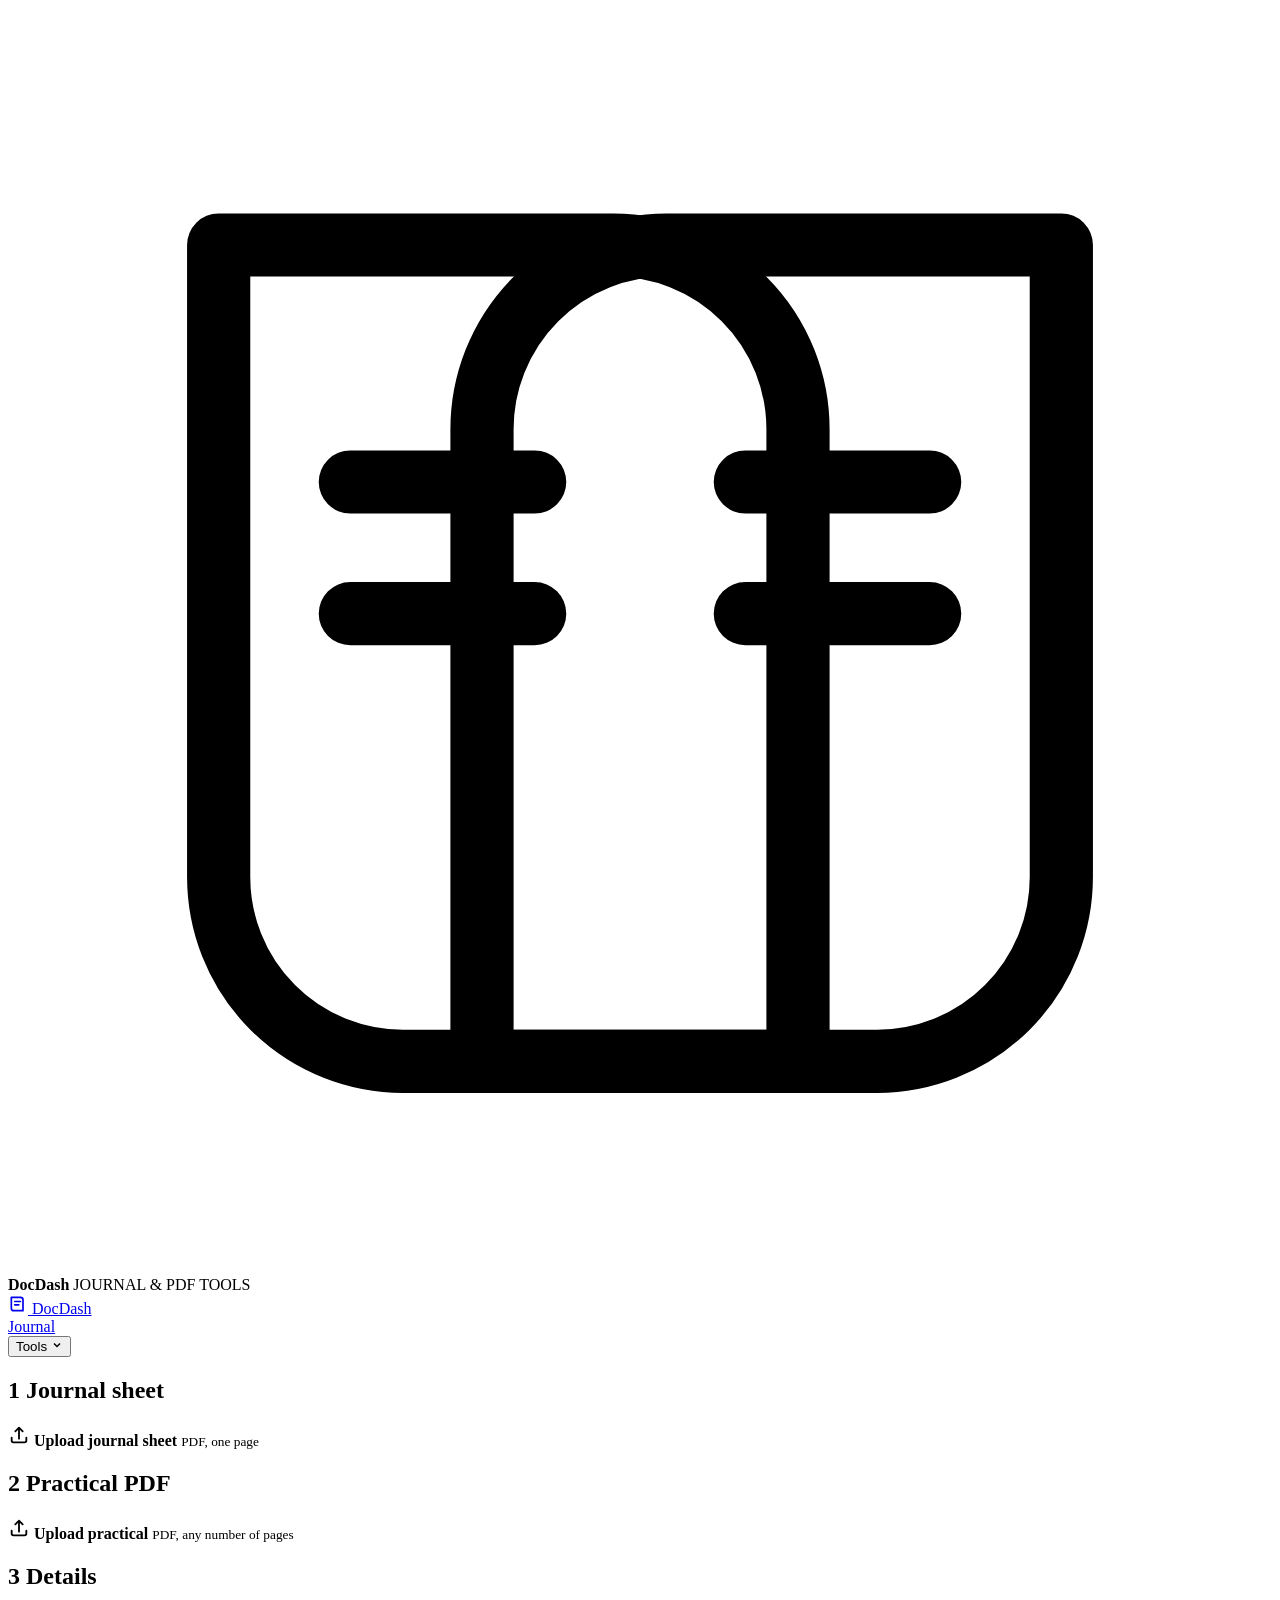
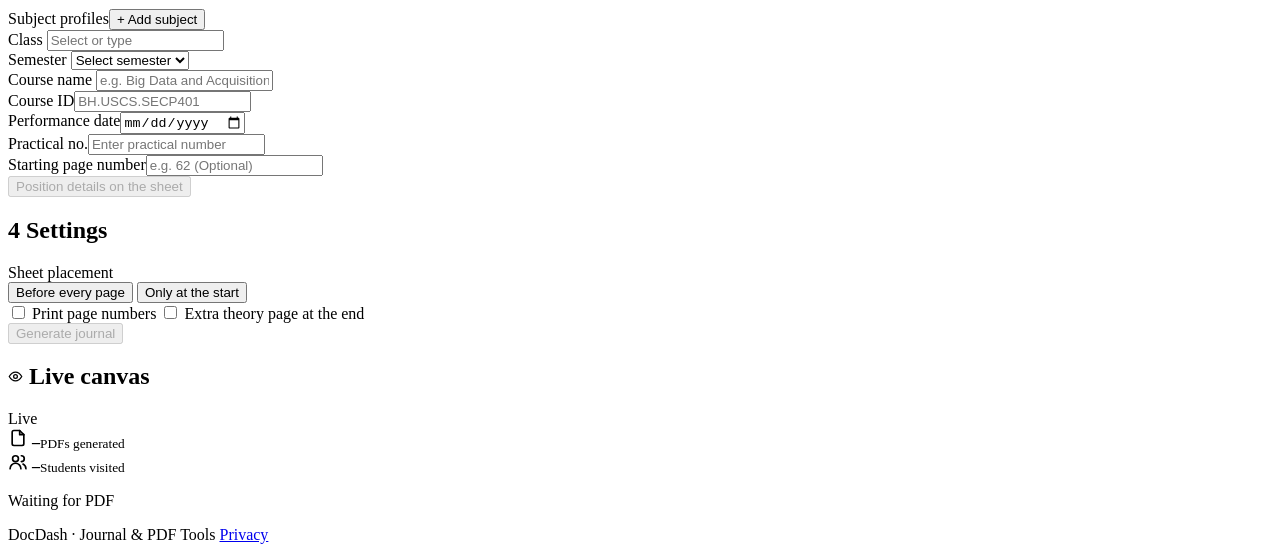
==== index.html @ 3de1e945 "Add files via upload" ====
<!DOCTYPE html>
<html lang="en">
<head>
<meta charset="utf-8">
<meta name="viewport" content="width=device-width, initial-scale=1">
<title>DocDash — Journal &amp; PDF Tools</title>
<meta name="description" content="Prepare practical journals and work with PDFs in your browser. Merge, split, organize, convert and edit documents privately on your device.">
<meta name="theme-color" content="#4f46e5">
<meta property="og:type" content="website">
<meta property="og:title" content="DocDash — Journal &amp; PDF Tools">
<meta property="og:description" content="Prepare practical journals and work with PDFs in your browser. Your files stay on your device.">
<meta name="twitter:card" content="summary">
<link rel="icon" href="favicon.svg" type="image/svg+xml">
<link rel="preconnect" href="https://fonts.googleapis.com">
<link rel="preconnect" href="https://fonts.gstatic.com" crossorigin>
<link rel="stylesheet" href="https://fonts.googleapis.com/css2?family=Plus+Jakarta+Sans:wght@400;500;600;700;800&display=swap">
<link rel="stylesheet" href="css/style.css">
</head>
<body>

<div class="intro" id="intro" role="status" aria-label="DocDash is loading">
  <div class="intro-content">
    <span class="intro-mark" aria-hidden="true">
      <svg viewBox="0 0 48 48" fill="none" stroke="currentColor" stroke-width="2.4" stroke-linecap="round" stroke-linejoin="round">
        <path class="intro-book" d="M8 9h15a7 7 0 0 1 7 7v24H15a7 7 0 0 1-7-7V9Z"/>
        <path class="intro-book intro-book-right" d="M40 9H25a7 7 0 0 0-7 7v24h15a7 7 0 0 0 7-7V9Z"/>
        <path d="M13 18h7M13 23h7M28 18h7M28 23h7"/>
      </svg>
    </span>
    <strong>DocDash</strong>
    <span class="intro-tagline">JOURNAL &amp; PDF TOOLS</span>
  </div>
</div>

<header class="top">
  <a class="brand" href="#journal">
    <span class="logo" aria-hidden="true"><svg width="20" height="20" viewBox="0 0 24 24" fill="none" stroke="currentColor" stroke-width="2" stroke-linecap="round" stroke-linejoin="round"><path d="M4 4h11a3 3 0 0 1 3 3v13H7a3 3 0 0 1-3-3V4z"/><path d="M8 9h7M8 13h5"/></svg></span>
    DocDash
  </a>
  <nav class="nav" aria-label="Main">
    <a href="#journal" id="navJournal">Journal</a>
    <div class="dd">
      <button type="button" id="ddBtn" aria-haspopup="true" aria-expanded="false">Tools <svg width="12" height="12" viewBox="0 0 24 24" fill="none" stroke="currentColor" stroke-width="3"><path d="m6 9 6 6 6-6"/></svg></button>
      <div class="menu" id="ddMenu" hidden></div>
    </div>
  </nav>
</header>

<div id="v-journal" class="view">
<div class="app">
  <aside class="panel">
    <section class="step">
      <h2><b>1</b> Journal sheet</h2>
      <div class="drop" id="dropS" tabindex="0" role="button" aria-label="Attach journal sheet PDF">
        <span class="ico"><svg width="22" height="22" viewBox="0 0 24 24" fill="none" stroke="currentColor" stroke-width="2" stroke-linecap="round" stroke-linejoin="round"><path d="M12 16V4m0 0 4 4m-4-4L8 8"/><path d="M4 15v3a2 2 0 0 0 2 2h12a2 2 0 0 0 2-2v-3"/></svg></span>
        <strong>Upload journal sheet</strong>
        <small>PDF, one page</small>
      </div>
      <input type="file" id="pickS" accept="application/pdf" hidden>
      <div class="file" id="fileS" hidden></div>
    </section>

    <section class="step">
      <h2><b>2</b> Practical PDF</h2>
      <div class="drop" id="dropP" tabindex="0" role="button" aria-label="Attach practical PDF">
        <span class="ico"><svg width="22" height="22" viewBox="0 0 24 24" fill="none" stroke="currentColor" stroke-width="2" stroke-linecap="round" stroke-linejoin="round"><path d="M12 16V4m0 0 4 4m-4-4L8 8"/><path d="M4 15v3a2 2 0 0 0 2 2h12a2 2 0 0 0 2-2v-3"/></svg></span>
        <strong>Upload practical</strong>
        <small>PDF, any number of pages</small>
      </div>
      <input type="file" id="pickP" accept="application/pdf" multiple hidden>
      <ul class="files" id="files"></ul>
    </section>

    <section class="step">
      <h2><b>3</b> Details</h2>
      <div class="box">
        <div class="boxh"><span>Subject profiles</span><button class="add" id="save" type="button">+ Add subject</button></div>
        <div class="chips" id="chips"></div>
      </div>
      <div class="row">
        <div><label class="fl" for="cls">Class</label>
          <input id="cls" list="clsList" placeholder="Select or type" autocomplete="off">
          <datalist id="clsList"><option value="FYCS"><option value="SYCS"><option value="TYCS"><option value="FYBSC(IT)"><option value="SYBSC(IT)"><option value="TYBSC(IT)"><option value="FYBMS"><option value="SYBMS"><option value="TYBMS"><option value="FYBCOM"><option value="SYBCOM"><option value="TYBCOM"><option value="FYBA"><option value="SYBA"><option value="TYBA"></datalist></div>
        <div><label class="fl" for="sem">Semester</label>
          <select id="sem"><option value="" selected>Select semester</option><option>I</option><option>II</option><option>III</option><option>IV</option><option>V</option><option>VI</option></select></div>
      </div>
      <label class="fl" for="course">Course name</label>
      <input id="course" placeholder="e.g. Big Data and Acquisitions">
      <div class="row">
        <div><label class="fl" for="cid">Course ID</label><input id="cid" placeholder="BH.USCS.SECP401"></div>
        <div><label class="fl" for="date">Performance date</label><input id="date" type="date"></div>
      </div>
      <div class="row">
        <div><label class="fl" for="prac">Practical no.</label><input id="prac" inputmode="numeric" placeholder="Enter practical number"></div>
        <div><label class="fl" for="start">Starting page number</label><input id="start" inputmode="numeric" placeholder="e.g. 62 (Optional)"></div>
      </div>
      <button class="sec" id="place" type="button" disabled>Position details on the sheet</button>
    </section>

    <section class="step">
      <h2><b>4</b> Settings</h2>
      <span class="fl">Sheet placement</span>
      <div class="seg" role="group" aria-label="Sheet placement">
        <button type="button" id="pEvery" aria-pressed="true">Before every page</button>
        <button type="button" id="pOnce" aria-pressed="false">Only at the start</button>
      </div>
      <label class="sw"><input type="checkbox" id="stamp"><span></span> Print page numbers</label>
      <label class="sw"><input type="checkbox" id="theory"><span></span> Extra theory page at the end</label>
    </section>

    <button class="go" id="go" type="button" disabled>Generate journal</button>
    <p class="msg" id="msg" role="status"></p>
  </aside>

  <main class="stage">
    <div class="sh">
      <h2 class="lc"><svg width="15" height="15" viewBox="0 0 24 24" fill="none" stroke="currentColor" stroke-width="2"><path d="M2 12s4-7 10-7 10 7 10 7-4 7-10 7S2 12 2 12z"/><circle cx="12" cy="12" r="3"/></svg> Live canvas</h2>
      <span class="count" id="count"></span>
    </div>
    <div class="cb">
      <div class="empty" id="empty">
        <span class="live"><i></i> Live</span>
        <div class="big">
          <div>
            <span class="ic g"><svg width="20" height="20" viewBox="0 0 24 24" fill="none" stroke="currentColor" stroke-width="2" stroke-linecap="round" stroke-linejoin="round"><path d="M14 3H7a2 2 0 0 0-2 2v14a2 2 0 0 0 2 2h10a2 2 0 0 0 2-2V8z"/><path d="M14 3v5h5"/></svg></span>
            <b id="sGen">–</b><small>PDFs generated</small>
          </div>
          <div>
            <span class="ic a"><svg width="20" height="20" viewBox="0 0 24 24" fill="none" stroke="currentColor" stroke-width="2" stroke-linecap="round" stroke-linejoin="round"><circle cx="9" cy="8" r="3.5"/><path d="M2.5 20a6.5 6.5 0 0 1 13 0"/><path d="M16 4.5a3.5 3.5 0 0 1 0 7M18 14.5a6.5 6.5 0 0 1 3.5 5.5"/></svg></span>
            <b id="sVis">–</b><small>Students visited</small>
          </div>
        </div>
        <p class="wait">Waiting for PDF</p>
      </div>
      <div id="pages" class="pages"></div>
      <p class="more" id="more" hidden></p>
    </div>
  </main>
</div>

</div>

<div id="v-tools" class="view" hidden>
  <div class="tpage">
    <h1>Tools</h1>
    <p class="lead">Handy PDF tools for your practicals. Everything runs on your device, so your files are never uploaded.</p>
    <div id="cards"></div>
  </div>
</div>

<div id="v-tool" class="view" hidden>
  <div class="tpage" id="toolRoot"></div>
</div>

<dialog id="ed">
  <div class="edh"><h2>Position your details</h2><p>Drag each detail onto its blank. Positions are remembered for this sheet.</p></div>
  <div class="edw" id="edw"><canvas id="edc"></canvas></div>
  <div class="edf"><button type="button" class="sec" id="edReset">Reset</button><button type="button" class="go small" id="edDone">Done</button></div>
</dialog>

<footer class="site-footer">
  <span>DocDash · Journal &amp; PDF Tools</span>
  <a href="privacy.html">Privacy</a>
</footer>

<script src="vendor/pdf-lib.min.js"></script>
<script src="vendor/pdf.min.js"></script>
<script src="js/config.js"></script>
<script src="vendor/jszip.min.js"></script>
<script src="vendor/mammoth.browser.min.js"></script>
<script src="vendor/html2canvas.min.js"></script>
<script src="js/merge.js"></script>
<script src="js/app.js"></script>
<script src="js/common.js"></script>
<script src="js/pdftools.js"></script>
<script src="js/tools.js"></script>
<script src="js/intro.js"></script>
</body>
</html>
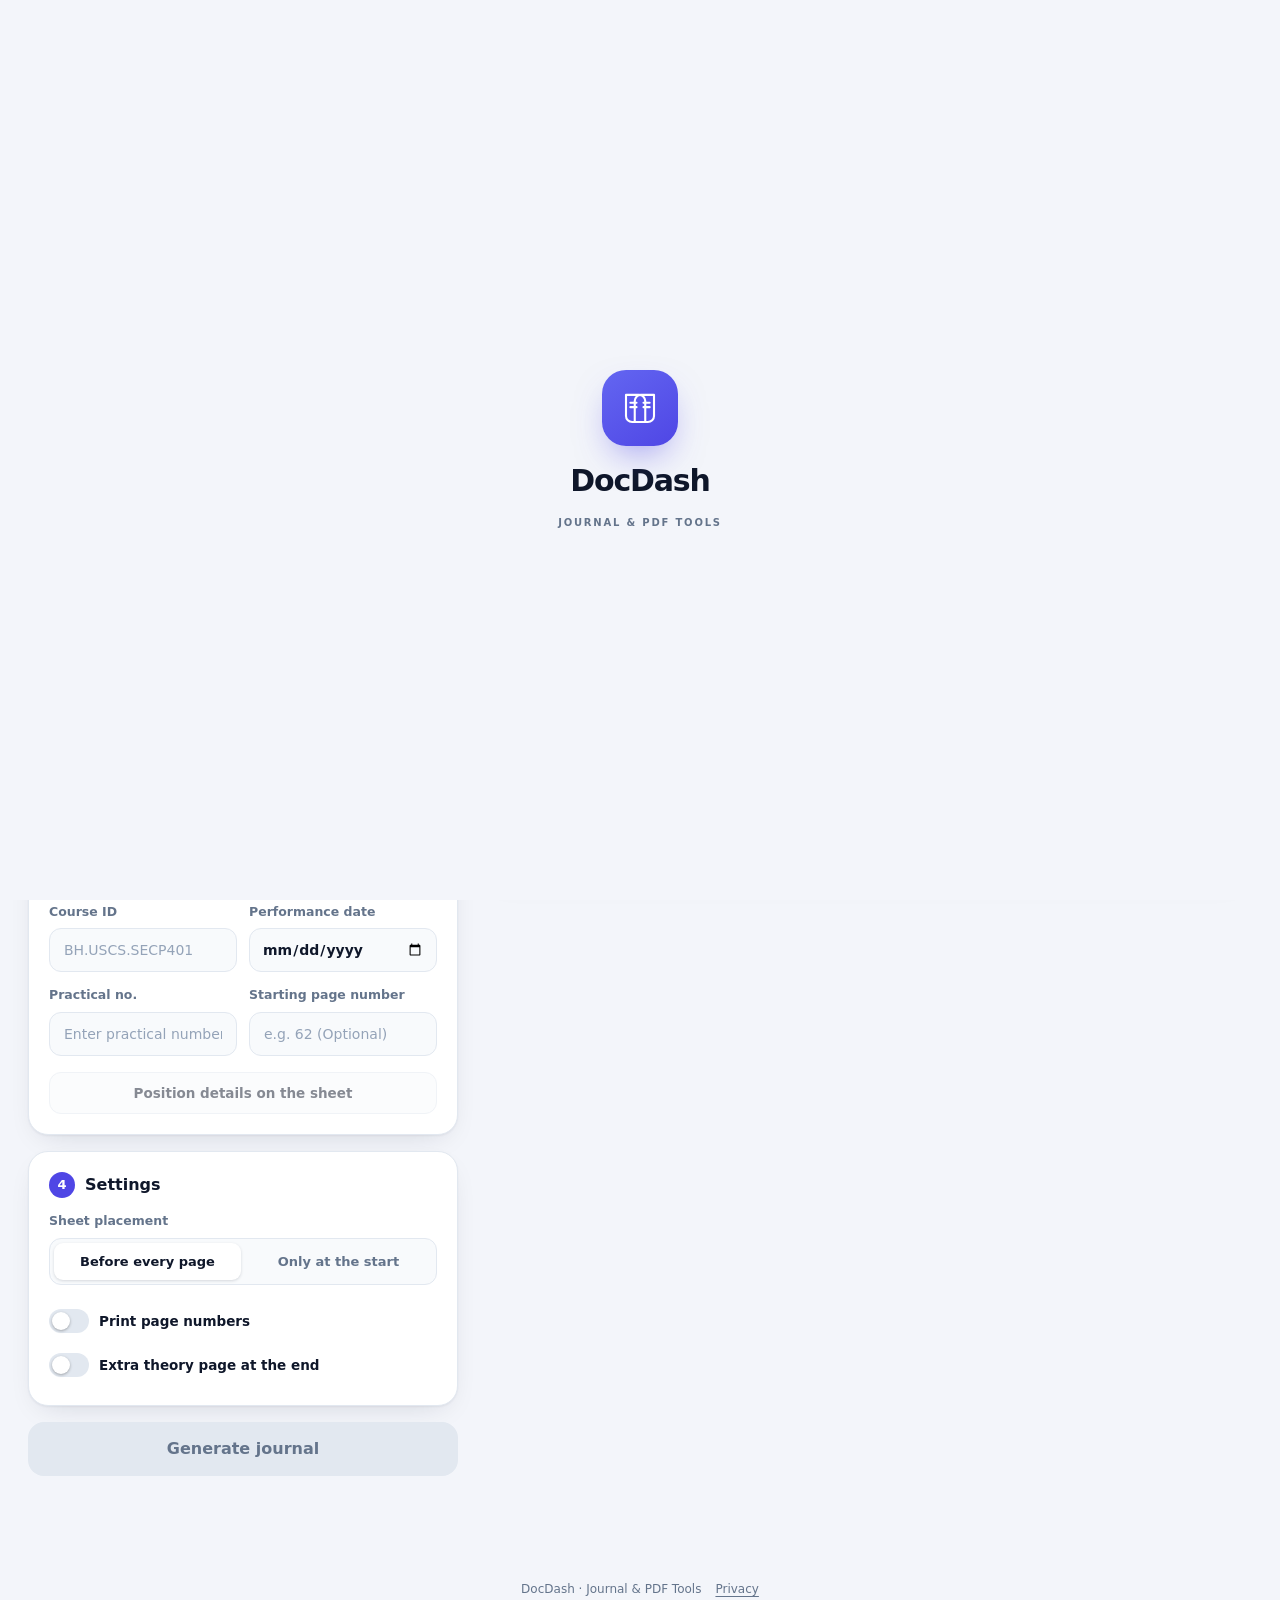
==== commit 5df0eefb: "Fix stylesheet link in index.html" ====
--- a/index.html
+++ b/index.html
@@ -14,7 +14,7 @@
 <link rel="preconnect" href="https://fonts.googleapis.com">
 <link rel="preconnect" href="https://fonts.gstatic.com" crossorigin>
 <link rel="stylesheet" href="https://fonts.googleapis.com/css2?family=Plus+Jakarta+Sans:wght@400;500;600;700;800&display=swap">
-<link rel="stylesheet" href="css/style.css">
+<link rel="stylesheet" href="style.css">
 </head>
 <body>
 
--- a/style.css
+++ b/style.css
@@ -0,0 +1,249 @@
+:root{--bg:#f3f5fa;--card:#fff;--ink:#0f172a;--mute:#64748b;--line:#e2e8f0;--soft:#f8fafc;--accent:#4f46e5;--accent2:#6366f1;--onacc:#fff;--ok:#059669;--warn:#b45309;--red:#dc2626;--shadow:0 1px 2px rgba(15,23,42,.05),0 10px 30px -14px rgba(15,23,42,.18)}
+.site-footer{display:flex;justify-content:center;align-items:center;gap:14px;padding:20px 16px 26px;color:var(--mute);font-size:12px}
+.site-footer a{color:inherit;text-underline-offset:3px}
+.site-footer a:hover{color:var(--accent)}
+.intro{position:fixed;inset:0;z-index:1000;display:grid;place-items:center;background:var(--bg);transition:opacity .4s ease,visibility .4s ease}
+.intro.leaving{opacity:0;visibility:hidden;pointer-events:none}
+.intro-content{display:flex;flex-direction:column;align-items:center;gap:12px;animation:intro-rise .65s cubic-bezier(.2,.8,.2,1) both}
+.intro-mark{display:grid;place-items:center;width:76px;height:76px;border-radius:24px;background:linear-gradient(145deg,var(--accent2),var(--accent));color:var(--onacc);box-shadow:0 16px 36px -12px rgba(79,70,229,.55);animation:intro-mark .9s ease both}
+.intro-mark svg{width:42px;height:42px}
+.intro-book{stroke-dasharray:100;stroke-dashoffset:100;animation:intro-draw .8s .2s ease forwards}
+.intro-book-right{animation-delay:.34s}
+.intro-content strong{color:var(--ink);font-size:30px;font-weight:800;letter-spacing:-.04em}
+.intro-tagline{color:var(--mute);font-size:10px;font-weight:800;letter-spacing:.18em}
+@keyframes intro-rise{from{opacity:0;transform:translateY(14px)}to{opacity:1;transform:translateY(0)}}
+@keyframes intro-mark{0%{opacity:0;transform:scale(.72) rotate(-8deg)}70%{transform:scale(1.05) rotate(2deg)}100%{opacity:1;transform:scale(1) rotate(0)}}
+@keyframes intro-draw{to{stroke-dashoffset:0}}
+*{box-sizing:border-box}
+body{margin:0;background:var(--bg);color:var(--ink);font:500 14px/1.5 "Plus Jakarta Sans",system-ui,sans-serif;-webkit-font-smoothing:antialiased}
+button,input{font:inherit;color:inherit}
+:focus-visible{outline:3px solid color-mix(in srgb,var(--accent) 55%,transparent);outline-offset:2px}
+
+.top{display:flex;justify-content:space-between;align-items:center;max-width:1280px;margin:0 auto;padding:18px 28px}
+.brand{display:flex;align-items:center;gap:10px;font-weight:800;font-size:18px;letter-spacing:-.01em}
+.logo{display:grid;place-items:center;width:36px;height:36px;border-radius:11px;background:var(--accent);color:var(--onacc)}
+
+.app{display:grid;grid-template-columns:minmax(340px,430px) minmax(0,1fr);gap:24px;max-width:1280px;margin:0 auto;padding:4px 28px 48px;align-items:start}
+.panel{display:flex;flex-direction:column;gap:16px}
+.step{background:var(--card);border:1px solid var(--line);border-radius:20px;padding:20px;box-shadow:var(--shadow)}
+.step h2{display:flex;align-items:center;gap:10px;margin:0 0 14px;font-size:16px;font-weight:700}
+.step h2 b{display:grid;place-items:center;width:26px;height:26px;border-radius:50%;background:var(--accent);color:var(--onacc);font-size:13px}
+
+.drop{display:flex;flex-direction:column;align-items:center;gap:2px;padding:26px 14px;border:1.5px dashed var(--line);border-radius:16px;background:var(--soft);text-align:center;cursor:pointer;transition:border-color .15s,background .15s,transform .15s}
+.drop:hover,.drop.over{border-color:var(--accent);background:color-mix(in srgb,var(--accent) 7%,var(--soft))}
+.ico{display:grid;place-items:center;width:44px;height:44px;margin-bottom:8px;border-radius:50%;background:color-mix(in srgb,var(--accent) 14%,transparent);color:var(--accent)}
+.drop strong{font-size:14px;font-weight:700}
+.drop small{color:var(--mute);font-size:12.5px}
+
+.file,.files li{display:flex;align-items:center;gap:12px;margin-top:12px;padding:12px 14px;border:1px solid var(--line);border-radius:14px;background:var(--card);list-style:none}
+.files{margin:0;padding:0}
+.file[hidden]{display:none}
+.pdf{flex:none;display:grid;place-items:center;width:38px;height:38px;border-radius:10px;background:color-mix(in srgb,var(--red) 12%,transparent);color:var(--red);font-size:10px;font-weight:800;letter-spacing:.04em}
+.fi{min-width:0;flex:1}
+.fi span{display:block;overflow:hidden;text-overflow:ellipsis;white-space:nowrap;font-weight:600;font-size:13.5px}
+.fi small{display:block;color:var(--mute);font-size:12px}
+.fi small.warn{color:var(--warn)}
+.x{flex:none;width:30px;height:30px;border:0;border-radius:50%;background:none;color:var(--mute);font-size:20px;line-height:1;cursor:pointer}
+.x:hover{background:var(--soft);color:var(--red)}
+
+.fl{display:block;margin:0 0 7px;color:var(--mute);font-size:12.5px;font-weight:600}
+.seg{display:grid;grid-template-columns:1fr 1fr;gap:4px;padding:4px;border-radius:12px;background:var(--soft);border:1px solid var(--line);margin-bottom:16px}
+.seg button{padding:9px 6px;border:0;border-radius:9px;background:none;color:var(--mute);font-weight:600;font-size:13px;cursor:pointer}
+.seg button[aria-pressed="true"]{background:var(--card);color:var(--ink);box-shadow:0 1px 3px rgba(15,23,42,.15)}
+.opts{display:grid;grid-template-columns:1fr auto;gap:14px;align-items:end}
+input[type=text],input:not([type]){width:100%;height:44px;padding:0 14px;border:1px solid var(--line);border-radius:12px;background:var(--soft)}
+input::placeholder{color:#94a3b8}
+input:not([type]):focus{outline:none;border-color:var(--accent);box-shadow:0 0 0 4px color-mix(in srgb,var(--accent) 18%,transparent)}
+.sw{display:flex;align-items:center;gap:10px;height:44px;font-weight:600;font-size:13.5px;cursor:pointer;white-space:nowrap}
+.sw input{position:absolute;opacity:0}
+.sw span{position:relative;width:40px;height:24px;border-radius:99px;background:var(--line);transition:background .15s}
+.sw span::after{content:"";position:absolute;top:3px;left:3px;width:18px;height:18px;border-radius:50%;background:#fff;box-shadow:0 1px 3px rgba(0,0,0,.3);transition:transform .15s}
+.sw input:checked+span{background:var(--accent)}
+.sw input:checked+span::after{transform:translateX(16px)}
+.sw input:focus-visible+span{outline:3px solid color-mix(in srgb,var(--accent) 55%,transparent);outline-offset:2px}
+
+.go{height:54px;border:0;border-radius:16px;background:var(--accent);color:var(--onacc);font-weight:700;font-size:16px;cursor:pointer;box-shadow:0 12px 24px -12px var(--accent);transition:transform .15s,filter .15s}
+.go:hover:not(:disabled){transform:translateY(-2px);filter:brightness(1.07)}
+.go:disabled{background:var(--line);color:var(--mute);box-shadow:none;cursor:not-allowed}
+.msg{min-height:20px;margin:0;text-align:center;font-size:13px;font-weight:600;color:var(--ok)}
+.msg.err{color:var(--red)}
+
+.stage{position:sticky;top:16px;background:var(--card);border:1px solid var(--line);border-radius:24px;box-shadow:var(--shadow);overflow:hidden}
+.sh{display:flex;justify-content:space-between;align-items:center;padding:18px 24px;border-bottom:1px solid var(--line)}
+.sh h2{margin:0;font-size:16px;font-weight:700}
+.count{padding:4px 12px;border-radius:99px;background:var(--soft);border:1px solid var(--line);color:var(--mute);font-size:12px;font-weight:600}
+.count:empty{display:none}
+.count.busy{color:var(--warn)}
+.cb{min-height:480px;max-height:calc(100vh - 140px);overflow:auto;padding:24px;background:var(--soft);background-image:radial-gradient(var(--line) 1px,transparent 1px);background-size:18px 18px}
+.pages{display:flex;flex-direction:column;align-items:center;gap:22px}
+.pg{width:100%;max-width:540px}
+.pg canvas{display:block;width:100%;height:auto;background:#fff;border-radius:6px;box-shadow:0 12px 28px -12px rgba(15,23,42,.35)}
+.more{margin:22px 0 0;text-align:center;color:var(--mute);font-size:12.5px;font-weight:600}
+
+@media(max-width:920px){.app{grid-template-columns:1fr;padding:4px 16px 40px}.stage{position:static}.top{padding:16px}.cb{max-height:none}}
+@media(prefers-reduced-motion:reduce){*{transition:none!important}}
+@media(prefers-reduced-motion:reduce){.intro,.intro-content,.intro-mark,.intro-book{animation:none!important;transition:none!important}}
+
+/* details form */
+.row{display:grid;grid-template-columns:1fr 1fr;gap:12px;margin-top:14px}
+.fl{margin-top:14px}.row .fl,.seg+.sw{margin-top:0}
+select,input[type=date]{width:100%;height:44px;padding:0 12px;border:1px solid var(--line);border-radius:12px;background:var(--soft);font-weight:600}
+select:focus,input[type=date]:focus{outline:none;border-color:var(--accent);box-shadow:0 0 0 4px color-mix(in srgb,var(--accent) 18%,transparent)}
+.box{border:1px solid var(--line);border-radius:16px;padding:14px;margin-bottom:2px}
+.boxh{display:flex;justify-content:space-between;align-items:center;margin-bottom:10px;font-weight:700;font-size:13px}
+.add{border:0;background:none;color:var(--accent);font-weight:700;font-size:13px;cursor:pointer}
+.chips{display:flex;flex-wrap:wrap;gap:8px}
+.chips:empty::after{content:"No subjects saved yet";color:var(--mute);font-size:12.5px;font-weight:500}
+.chip{height:34px;padding:0 16px;border:1px solid var(--line);border-radius:10px;background:var(--card);font-weight:700;font-size:12.5px;cursor:pointer}
+.chip:hover{border-color:var(--accent);color:var(--accent)}
+.sec{width:100%;height:42px;margin-top:16px;border:1px solid var(--line);border-radius:12px;background:var(--soft);font-weight:700;font-size:13.5px;cursor:pointer}
+.sec:hover:not(:disabled){border-color:var(--accent);color:var(--accent)}
+.sec:disabled{opacity:.5;cursor:not-allowed}
+.sw+.sw{margin-top:4px}
+.sw{height:40px}
+
+/* stats + preview toolbar */
+.sh{padding:12px 24px;gap:10px;flex-wrap:wrap}
+.pages{display:grid;grid-template-columns:repeat(var(--cols,2),minmax(0,calc(var(--z,1)*var(--base,250px))));justify-content:center;gap:22px 18px;transition:opacity .2s}
+.pages.stale{opacity:.45}
+.pg{max-width:none;animation:in .35s ease both}
+@keyframes in{from{opacity:0;transform:translateY(8px)}to{opacity:1;transform:none}}
+.pg{text-align:center}
+.skel{height:300px;border-radius:8px;background:linear-gradient(100deg,var(--line) 30%,var(--card) 50%,var(--line) 70%);background-size:200% 100%;animation:sh 1.2s linear infinite}
+@keyframes sh{to{background-position:-200% 0}}
+
+/* position editor */
+dialog{width:min(780px,94vw);max-height:94vh;padding:0;border:1px solid var(--line);border-radius:20px;background:var(--card);color:var(--ink);box-shadow:0 30px 80px rgba(0,0,0,.35)}
+dialog::backdrop{background:rgba(15,23,42,.55)}
+.edh{padding:18px 22px 6px}.edh h2{margin:0;font-size:17px}.edh p{margin:2px 0 0;color:var(--mute);font-size:13px}
+.edw{position:relative;margin:12px 22px;max-height:66vh;overflow:auto;border-radius:8px;background:#fff;box-shadow:inset 0 0 0 1px var(--line)}
+.edw canvas{display:block;width:100%;height:auto}
+.chipf{position:absolute;line-height:1;white-space:nowrap;font:700 12px Arial,Helvetica,sans-serif;color:#1f1f73;background:rgba(99,102,241,.14);outline:1.5px dashed #6366f1;outline-offset:2px;cursor:grab;touch-action:none;user-select:none}
+.chipf:active{cursor:grabbing}
+.edf{display:flex;justify-content:flex-end;gap:10px;padding:6px 22px 20px}
+.edf .sec{width:auto;margin:0;padding:0 20px}
+.go.small{height:42px;padding:0 28px;font-size:14px;border-radius:12px;box-shadow:none}
+
+/* live canvas empty state */
+.lc{display:flex;align-items:center;gap:10px;font-size:12px!important;font-weight:800!important;letter-spacing:.22em;text-transform:uppercase}
+.cb{min-height:calc(100vh - 150px)}
+.empty{display:flex;flex-direction:column;align-items:center;justify-content:center;min-height:calc(100vh - 230px);text-align:center}
+.live{display:inline-flex;align-items:center;gap:8px;margin-bottom:34px;color:var(--ok);font-size:10.5px;font-weight:800;letter-spacing:.28em;text-transform:uppercase}
+.live i{width:9px;height:9px;border-radius:50%;background:var(--ok);box-shadow:0 0 0 4px color-mix(in srgb,var(--ok) 20%,transparent);animation:pulse 1.8s ease-in-out infinite}
+@keyframes pulse{50%{box-shadow:0 0 0 8px color-mix(in srgb,var(--ok) 0%,transparent)}}
+.big{display:flex;align-items:stretch}
+.big>div{display:flex;flex-direction:column;align-items:center;padding:0 clamp(28px,6vw,72px)}
+.big>div+div{border-left:1px solid var(--line)}
+.ic{display:grid;place-items:center;width:42px;height:42px;margin-bottom:14px;border-radius:50%}
+.ic.g{background:color-mix(in srgb,var(--ok) 14%,transparent);color:var(--ok)}
+.ic.a{background:color-mix(in srgb,#f59e0b 16%,transparent);color:#d97706}
+.big b{font-size:clamp(40px,6vw,64px);font-weight:800;letter-spacing:-.03em;line-height:1.05;font-variant-numeric:tabular-nums}
+.big small{margin-top:10px;color:var(--mute);font-size:10.5px;font-weight:800;letter-spacing:.3em;text-transform:uppercase}
+.wait{width:120px;margin:44px 0 0;padding-top:16px;border-top:1px solid var(--line);color:var(--mute);font-size:10px;font-weight:800;letter-spacing:.34em;text-transform:uppercase;white-space:nowrap;display:flex;justify-content:center}
+@media(prefers-reduced-motion:reduce){.live i{animation:none}}
+
+/* ===== navigation ===== */
+.brand{color:inherit;text-decoration:none}
+.view[hidden]{display:none}
+.nav{display:flex;align-items:center;gap:4px;padding:4px;border:1px solid var(--line);border-radius:12px;background:var(--card)}
+.nav>a,.dd>button{display:flex;align-items:center;gap:6px;padding:7px 16px;border:0;border-radius:9px;background:none;color:var(--mute);font-weight:700;font-size:13.5px;text-decoration:none;cursor:pointer}
+.nav>a:hover,.dd>button:hover{color:var(--ink)}
+.nav>a.on,.dd>button.on{background:var(--accent);color:var(--onacc)}
+.dd{position:relative}
+.menu{position:absolute;right:0;top:calc(100% + 10px);z-index:30;width:min(390px,92vw);max-height:74vh;overflow:auto;padding:10px;border:1px solid var(--line);border-radius:16px;background:var(--card);box-shadow:0 24px 60px -16px rgba(15,23,42,.35)}
+.menu[hidden]{display:none}
+.mi{display:flex;align-items:flex-start;gap:12px;padding:9px 10px;border-radius:12px;color:inherit;text-decoration:none}
+.mi:hover{background:var(--soft)}
+.mi.all{padding:8px 10px;color:var(--accent);font-weight:700}
+.mic{flex:none;display:grid;place-items:center;width:32px;height:32px;border-radius:9px;background:color-mix(in srgb,var(--accent) 12%,transparent);color:var(--accent)}
+.mi b{display:block;font-size:13.5px}
+.mi small{display:block;color:var(--mute);font-size:12px;line-height:1.35}
+.mg{margin:12px 10px 4px;color:var(--mute);font-size:11px;font-weight:800;letter-spacing:.16em;text-transform:uppercase}
+
+/* ===== tools hub ===== */
+.tpage{max-width:1100px;margin:0 auto;padding:10px 28px 64px}
+.tpage h1{margin:6px 0 4px;font-size:28px;font-weight:800;letter-spacing:-.02em}
+.lead{margin:0 0 8px;max-width:640px;color:var(--mute)}
+.gh{margin:30px 0 12px;color:var(--mute);font-size:11.5px;font-weight:800;letter-spacing:.18em;text-transform:uppercase}
+.cards{display:grid;grid-template-columns:repeat(auto-fill,minmax(250px,1fr));gap:14px}
+.tc{display:flex;flex-direction:column;gap:2px;padding:18px;border:1px solid var(--line);border-radius:18px;background:var(--card);box-shadow:var(--shadow);color:inherit;text-decoration:none;transition:transform .15s,border-color .15s}
+.tc:hover{transform:translateY(-3px);border-color:var(--accent)}
+.tic{display:grid;place-items:center;width:44px;height:44px;margin-bottom:10px;border-radius:50%;background:color-mix(in srgb,var(--accent) 12%,transparent);color:var(--accent)}
+.tc b{font-size:15px}
+.tc small{color:var(--mute);font-size:13px;line-height:1.45}
+
+/* ===== single tool ===== */
+.back{display:inline-block;margin:6px 0 10px;color:var(--mute);font-weight:700;text-decoration:none}
+.back:hover{color:var(--accent)}
+.tcard{margin-top:18px;padding:22px;border:1px solid var(--line);border-radius:20px;background:var(--card);box-shadow:var(--shadow)}
+.tmsg{min-height:20px;margin:12px 0 0;color:var(--ok);font-size:13.5px;font-weight:600}
+.tmsg.err{color:var(--red)}
+.tnote{margin:12px 2px 0;color:var(--mute);font-size:13px}
+.fbar{display:flex;align-items:center;gap:12px;margin-bottom:16px;padding:12px 14px;border:1px solid var(--line);border-radius:14px}
+.fbar .btn{margin-left:auto;height:36px;padding:0 14px;font-size:13px}
+.tcard .fl{display:block;margin:14px 0 6px;color:var(--mute);font-size:12.5px;font-weight:600}
+.tcard .fl .opt{font-weight:500;opacity:.8}
+.tcard .hint{margin:8px 0 14px;color:var(--mute);font-size:13px}
+.btn{height:42px;padding:0 22px;border:0;border-radius:12px;background:var(--accent);color:var(--onacc);font-weight:700;font-size:14px;cursor:pointer;transition:filter .15s,transform .15s}
+.btn:hover:not(:disabled){filter:brightness(1.08)}
+.btn:disabled{background:var(--line);color:var(--mute);cursor:not-allowed}
+.btn.ghost{border:1px solid var(--line);background:var(--soft);color:var(--ink)}
+.btn.ghost:hover:not(:disabled){border-color:var(--accent);color:var(--accent);filter:none}
+.bar{display:flex;align-items:center;justify-content:space-between;gap:12px;flex-wrap:wrap;margin-top:18px}
+.bar.top{margin:0 0 14px}
+.grp{display:inline-flex;align-items:center;gap:10px;flex-wrap:wrap}
+.note{color:var(--mute);font-size:13.5px;font-weight:600}
+.note.err{color:var(--red)}
+.opts2{display:grid;grid-template-columns:repeat(auto-fit,minmax(160px,1fr));gap:14px}
+.opts2 .fl{margin-top:14px}
+.split{display:grid;grid-template-columns:minmax(0,340px) minmax(0,1fr);gap:22px;align-items:start}
+.pvw{display:flex;justify-content:center;align-items:flex-start;min-height:280px;padding:18px;border:1px solid var(--line);border-radius:16px;background:var(--soft)}
+.pvw canvas{display:block;width:100%;max-width:360px;height:auto;border-radius:4px;box-shadow:0 12px 28px -12px rgba(15,23,42,.35)}
+.chk2{display:flex;align-items:center;gap:10px;height:44px;margin-top:8px;font-size:13.5px;font-weight:600}
+.chk2 input{width:18px;height:18px;accent-color:var(--accent)}
+
+/* page thumbnails */
+.tgrid{display:grid;grid-template-columns:repeat(auto-fill,minmax(120px,1fr));gap:12px}
+.th{position:relative;display:block;padding:8px;border:2px solid transparent;border-radius:14px;background:var(--soft);box-shadow:0 1px 3px rgba(15,23,42,.12);color:inherit;font:inherit;text-align:center;cursor:pointer}
+div.th{cursor:default}
+.th .rw{display:flex;align-items:center;justify-content:center;height:150px;overflow:hidden;border-radius:6px;background:#fff}
+.th canvas{display:block;max-height:100%;transition:transform .2s,opacity .2s}
+.th .n{display:block;margin-top:6px;color:var(--mute);font-size:12px;font-weight:700}
+.th .x{position:absolute;top:12px;right:12px;display:none;place-items:center;width:24px;height:24px;border-radius:50%;background:var(--red);color:#fff;font-size:15px;font-weight:800;line-height:1}
+.th.off{border-color:var(--red)}
+.th.off canvas{opacity:.35}
+.th.off .x,.th.sel .x{display:grid}
+.th.sel{border-color:var(--accent);background:color-mix(in srgb,var(--accent) 8%,var(--soft))}
+.th.sel .x{background:var(--accent)}
+.rb{display:flex;justify-content:center;gap:6px;margin-top:6px}
+.rb button{width:34px;height:28px;border:1px solid var(--line);border-radius:8px;background:var(--card);color:var(--ink);cursor:pointer}
+.rb button:hover{border-color:var(--accent);color:var(--accent)}
+
+/* file lists (merge, images) */
+.mlist{display:flex;flex-direction:column;gap:8px;margin:0 0 16px;padding:0;list-style:none}
+.mlist li{display:flex;align-items:center;gap:12px;padding:10px 12px;border:1px solid var(--line);border-radius:12px}
+.idx{display:grid;place-items:center;flex:none;width:24px;height:24px;border-radius:50%;background:var(--soft);color:var(--mute);font-size:12px;font-weight:700}
+.tmb{flex:none;width:44px;height:44px;border-radius:8px;background:var(--soft);object-fit:cover}
+.mb{display:inline-flex;gap:4px;margin-left:auto}
+.mb button{width:30px;height:30px;border:1px solid var(--line);border-radius:8px;background:var(--soft);color:var(--ink);cursor:pointer}
+.mb button:hover{border-color:var(--accent);color:var(--accent)}
+.mb .del:hover{border-color:var(--red);color:var(--red)}
+
+/* progress overlay */
+.busy{position:fixed;inset:0;z-index:100;display:grid;place-items:center;background:rgba(15,23,42,.45)}
+.busy>div{display:flex;flex-direction:column;align-items:center;gap:14px;padding:26px 36px;border-radius:18px;background:var(--card);box-shadow:0 30px 80px rgba(0,0,0,.4);font-weight:700}
+.busy p{margin:0}
+.spin{width:30px;height:30px;border:3px solid var(--line);border-top-color:var(--accent);border-radius:50%;animation:spn .8s linear infinite}
+@keyframes spn{to{transform:rotate(360deg)}}
+
+/* Word to PDF (off-screen pages that get captured) */
+.wd-host{position:absolute;left:-12000px;top:0;width:794px;pointer-events:none}
+.wd-page{box-sizing:border-box;width:794px;padding:72px 76px;background:#fff;color:#111;font:11pt/1.5 Calibri,Carlito,Arial,sans-serif;overflow:hidden;word-wrap:break-word}
+.wd-page h1{font-size:20pt}.wd-page h2{font-size:16pt}.wd-page h3{font-size:13pt}
+.wd-page p{margin:0 0 .6em}
+.wd-page img{max-width:100%;height:auto}
+.wd-page table{width:100%;border-collapse:collapse}
+.wd-page td,.wd-page th{padding:4px 7px;border:1px solid #999;vertical-align:top}
+
+@media(max-width:820px){.split{grid-template-columns:1fr}.tpage{padding:10px 16px 56px}.nav>a,.dd>button{padding:7px 12px}}
+@media(prefers-reduced-motion:reduce){.spin{animation-duration:2s}}
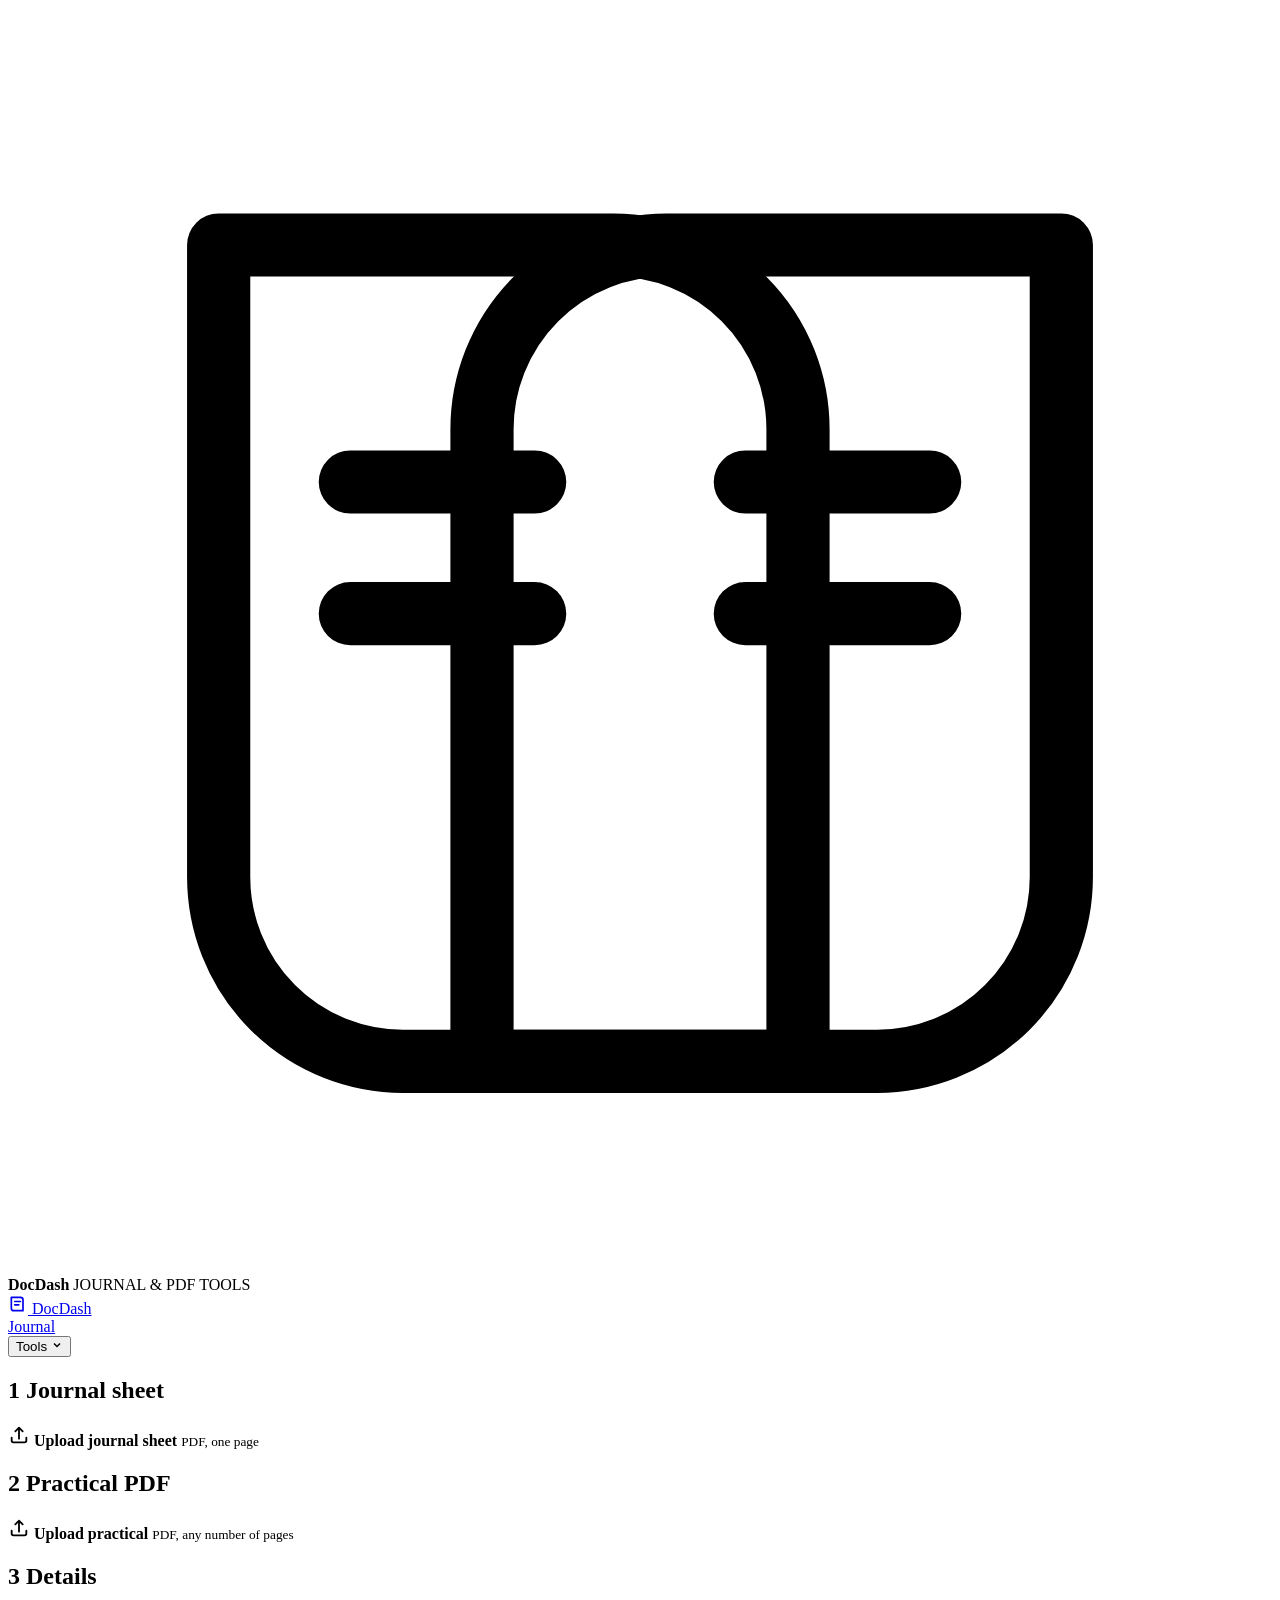
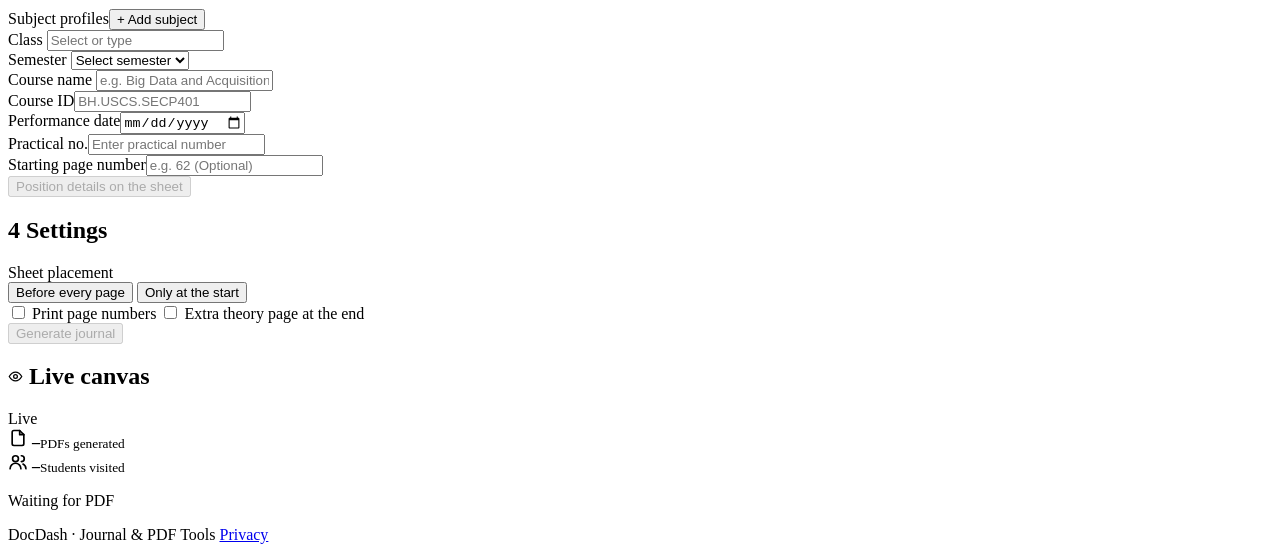
==== commit b931179e: "Add files via upload" ====
--- a/index.html
+++ b/index.html
@@ -14,7 +14,7 @@
 <link rel="preconnect" href="https://fonts.googleapis.com">
 <link rel="preconnect" href="https://fonts.gstatic.com" crossorigin>
 <link rel="stylesheet" href="https://fonts.googleapis.com/css2?family=Plus+Jakarta+Sans:wght@400;500;600;700;800&display=swap">
-<link rel="stylesheet" href="style.css">
+<link rel="stylesheet" href="css/style.css">
 </head>
 <body>
 
